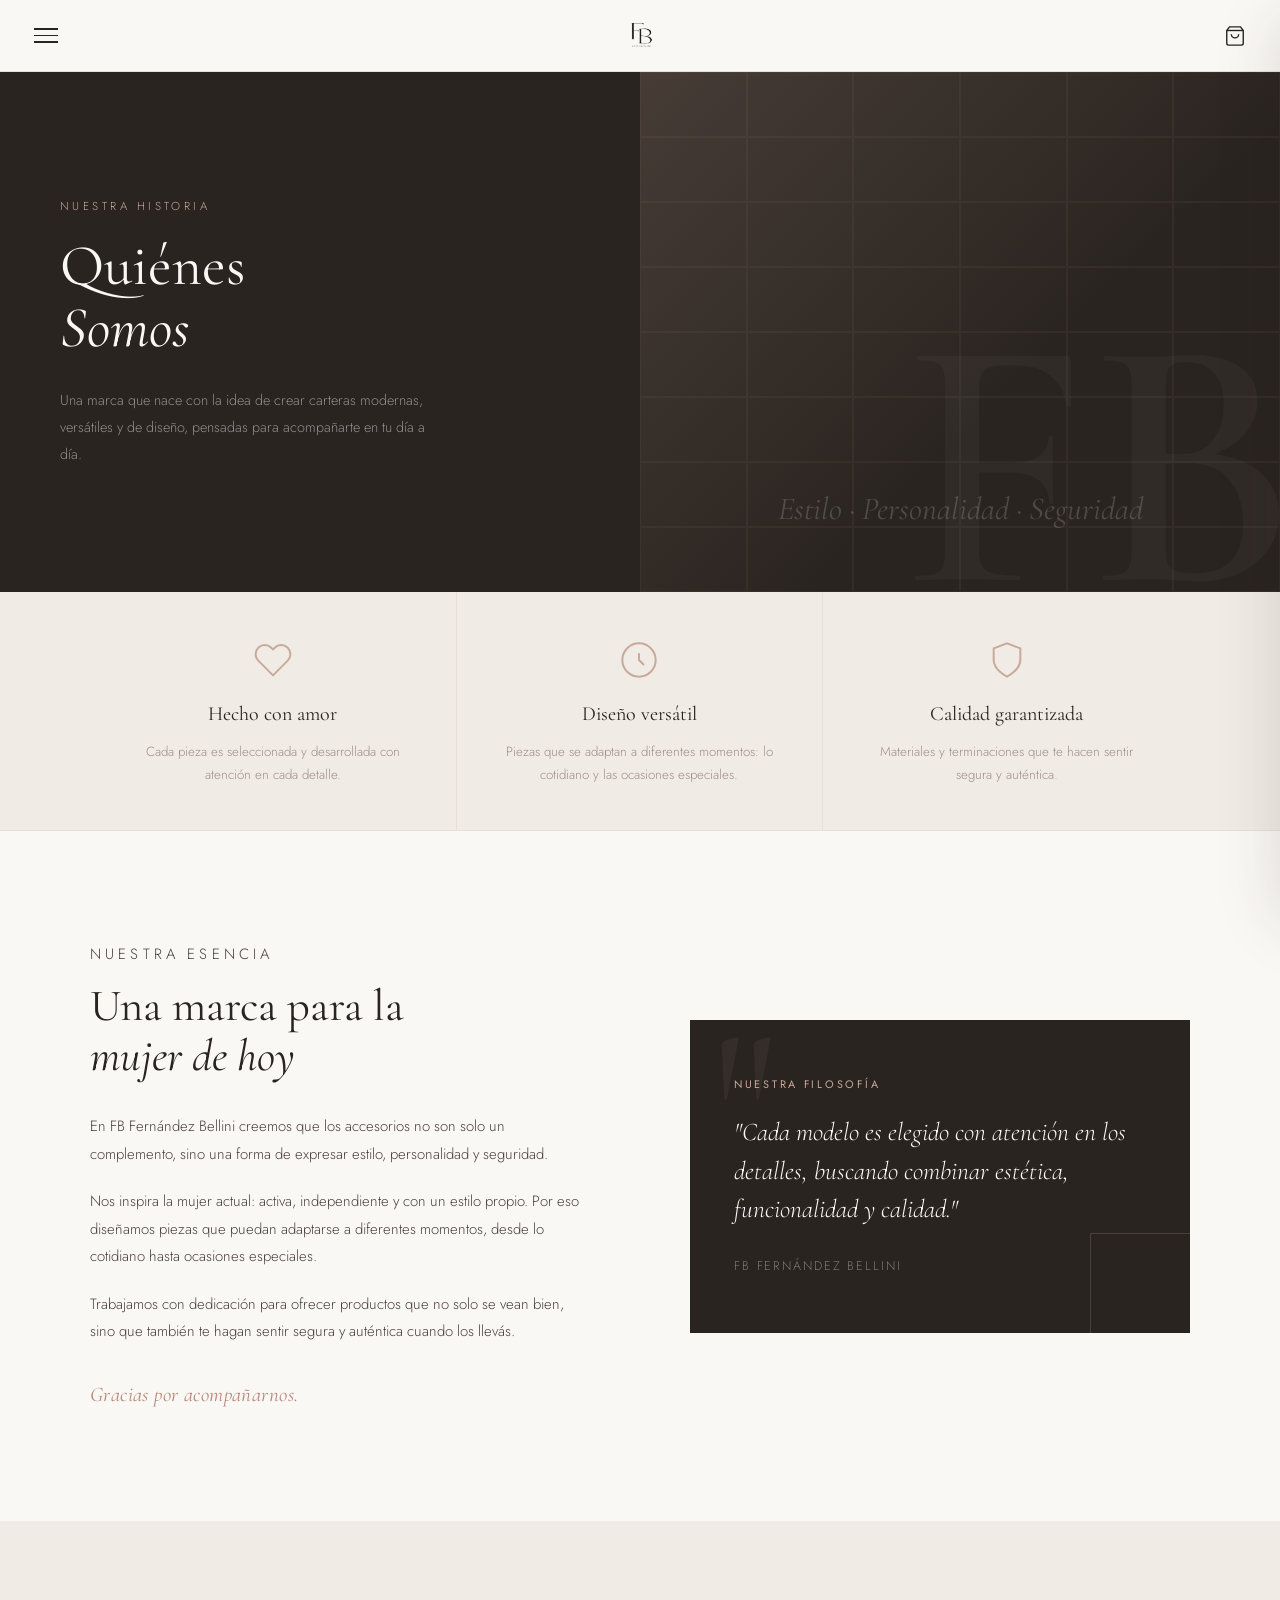
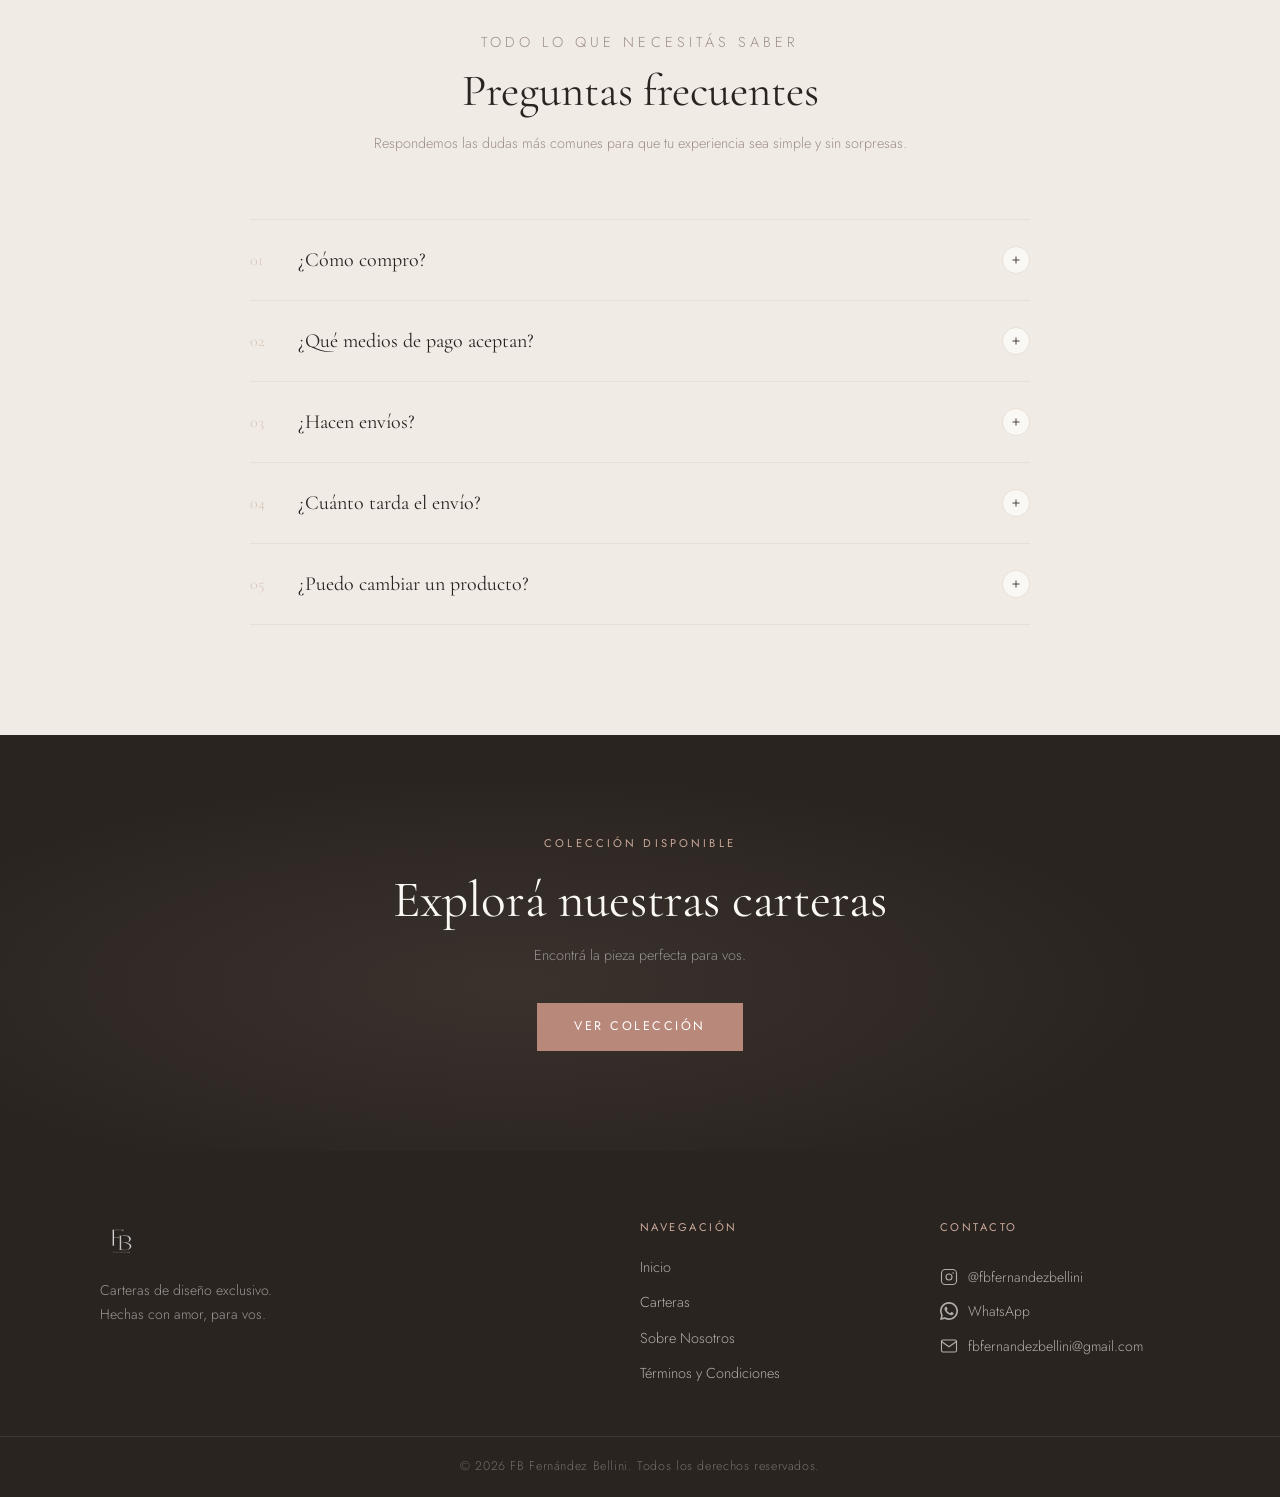
==== faq.html @ 1960ab35 "Add files via upload" ====
<!DOCTYPE html>
<html lang="es">
<head>
  <meta charset="UTF-8" />
  <meta name="viewport" content="width=device-width, initial-scale=1.0" />

  <title>Quiénes Somos | FB Fernández Bellini</title>
  <meta name="description" content="Conocé la historia y los valores detrás de FB Fernández Bellini. Carteras artesanales de diseño para la mujer moderna." />
  <meta name="robots" content="index, follow" />
  <link rel="canonical" href="https://fbfernandezbellini.com/nosotros.html" />

  <link rel="icon" type="image/png" href="fblogo.png" />
  <link rel="apple-touch-icon" href="fblogo.png" />

  <link rel="preconnect" href="https://fonts.googleapis.com" />
  <link rel="preconnect" href="https://fonts.gstatic.com" crossorigin />
  <link href="https://fonts.googleapis.com/css2?family=Cormorant+Garamond:ital,wght@0,300;0,400;0,500;0,600;1,300;1,400&family=Jost:wght@300;400;500&display=swap" rel="stylesheet" />

  <link rel="stylesheet" href="styles.css" />

  <style>
    /* ===== NOSOTROS PAGE ===== */

    /* --- Hero --- */
    .nosotros-hero {
      margin-top: var(--header-h);
      position: relative;
      background: var(--charcoal);
      overflow: hidden;
      display: grid;
      grid-template-columns: 1fr 1fr;
      min-height: 520px;
    }

    .nosotros-hero::after {
      content: 'FB';
      position: absolute;
      right: -0.05em;
      bottom: -0.15em;
      font-family: var(--ff-display);
      font-size: 28vw;
      font-weight: 600;
      color: rgba(250,248,245,0.03);
      line-height: 1;
      pointer-events: none;
      user-select: none;
    }

    .hero-text-col {
      padding: 80px 70px 80px 60px;
      display: flex;
      flex-direction: column;
      justify-content: center;
      position: relative;
      z-index: 1;
    }

    .hero-text-col .hero-tag {
      font-family: var(--ff-body);
      font-size: 0.72rem;
      font-weight: 300;
      letter-spacing: 0.3em;
      text-transform: uppercase;
      color: var(--rose);
      margin-bottom: 20px;
      display: block;
      opacity: 1;
      transform: none;
      animation: none;
    }

    .hero-text-col h1 {
      font-family: var(--ff-display);
      color: var(--ivory);
      font-size: clamp(2.6rem, 4.5vw, 4.2rem);
      font-weight: 400;
      line-height: 1.08;
      margin-bottom: 28px;
    }

    .hero-text-col p {
      font-size: 0.9rem;
      font-weight: 300;
      color: rgba(250,248,245,0.5);
      line-height: 1.85;
      max-width: 380px;
    }

    .hero-deco-col {
      position: relative;
      overflow: hidden;
    }

    .hero-deco-col::before {
      content: '';
      position: absolute;
      inset: 0;
      background: linear-gradient(135deg, rgba(201,169,154,0.18) 0%, transparent 60%);
      z-index: 1;
    }

    .hero-deco-pattern {
      position: absolute;
      inset: 0;
      display: grid;
      grid-template-columns: repeat(6, 1fr);
      grid-template-rows: repeat(8, 1fr);
      gap: 0;
      opacity: 0.06;
    }

    .hero-deco-pattern span {
      border: 0.5px solid var(--rose);
    }

    .hero-deco-col .accent-line {
      position: absolute;
      bottom: 60px;
      left: 50%;
      transform: translateX(-50%);
      z-index: 2;
      text-align: center;
    }

    .accent-quote {
      font-family: var(--ff-display);
      font-style: italic;
      font-size: clamp(1.4rem, 2.5vw, 2rem);
      color: rgba(250,248,245,0.18);
      line-height: 1.4;
      white-space: nowrap;
    }

    /* --- Valores Strip --- */
    .valores-strip {
      background: var(--ivory-dark);
      border-bottom: 1px solid var(--cream);
      padding: 0 60px;
    }

    .valores-inner {
      max-width: 1100px;
      margin: 0 auto;
      display: grid;
      grid-template-columns: repeat(3, 1fr);
    }

    .valor-item {
      padding: 48px 40px 44px;
      text-align: center;
      border-right: 1px solid var(--cream);
      transition: background var(--transition);
    }

    .valor-item:last-child { border-right: none; }

    .valor-item:hover { background: var(--white); }

    .valor-icon {
      width: 40px;
      height: 40px;
      margin: 0 auto 18px;
      color: var(--rose);
    }

    .valor-title {
      font-family: var(--ff-display);
      font-size: 1.25rem;
      font-weight: 400;
      color: var(--charcoal);
      margin-bottom: 10px;
    }

    .valor-desc {
      font-size: 0.83rem;
      font-weight: 300;
      color: var(--warm-gray);
      line-height: 1.75;
    }

    /* --- Historia Section --- */
    .section-historia {
      padding: 110px 60px;
      background: var(--ivory);
    }

    .historia-grid {
      max-width: 1100px;
      margin: 0 auto;
      display: grid;
      grid-template-columns: 1fr 1fr;
      gap: 100px;
      align-items: center;
    }

    .historia-text .section-tag { margin-bottom: 12px; }

    .historia-text h2 {
      font-family: var(--ff-display);
      font-size: clamp(2rem, 3.5vw, 3rem);
      font-weight: 400;
      color: var(--charcoal);
      margin-bottom: 32px;
      line-height: 1.12;
    }

    .historia-text p {
      font-size: 0.93rem;
      font-weight: 300;
      color: var(--charcoal-md);
      line-height: 1.85;
      margin-bottom: 20px;
    }

    .historia-text p:last-of-type { margin-bottom: 32px; }

    .historia-firma {
      font-family: var(--ff-display);
      font-style: italic;
      font-size: 1.3rem;
      color: var(--rose-dark);
      letter-spacing: 0.02em;
    }

    .historia-visual {
      position: relative;
    }

    .historia-card {
      background: var(--charcoal);
      padding: 56px 44px;
      position: relative;
      overflow: hidden;
    }

    .historia-card::before {
      content: '"';
      position: absolute;
      top: -0.1em;
      left: 0.1em;
      font-family: var(--ff-display);
      font-size: 14rem;
      color: rgba(201,169,154,0.07);
      line-height: 1;
      pointer-events: none;
    }

    .historia-card-tag {
      font-size: 0.68rem;
      letter-spacing: 0.25em;
      text-transform: uppercase;
      color: var(--rose);
      margin-bottom: 20px;
      display: block;
    }

    .historia-card blockquote {
      font-family: var(--ff-display);
      font-style: italic;
      font-size: clamp(1.3rem, 2vw, 1.7rem);
      color: var(--ivory);
      line-height: 1.5;
      font-weight: 300;
      position: relative;
      z-index: 1;
      margin-bottom: 28px;
    }

    .historia-card-footer {
      font-size: 0.78rem;
      font-weight: 300;
      letter-spacing: 0.15em;
      text-transform: uppercase;
      color: rgba(250,248,245,0.4);
    }

    .historia-deco-box {
      position: absolute;
      bottom: -20px;
      right: -20px;
      width: 120px;
      height: 120px;
      border: 1px solid var(--rose);
      opacity: 0.2;
      pointer-events: none;
    }

    /* --- FAQ Section --- */
    .section-faq {
      background: var(--ivory-dark);
      padding: 110px 60px;
    }

    .faq-container {
      max-width: 780px;
      margin: 0 auto;
    }

    .faq-header {
      text-align: center;
      margin-bottom: 64px;
    }

    .faq-header h2 {
      font-family: var(--ff-display);
      font-size: clamp(2rem, 3.5vw, 3rem);
      color: var(--charcoal);
      font-weight: 400;
      margin-bottom: 14px;
    }

    .faq-header p {
      font-size: 0.9rem;
      font-weight: 300;
      color: var(--warm-gray);
    }

    /* Accordion */
    .faq-list {
      display: flex;
      flex-direction: column;
      gap: 0;
    }

    .faq-item {
      border-bottom: 1px solid var(--cream);
      background: transparent;
      transition: background var(--transition);
    }

    .faq-item:first-child { border-top: 1px solid var(--cream); }

    .faq-item.open { background: var(--white); }

    .faq-question {
      width: 100%;
      display: flex;
      align-items: center;
      justify-content: space-between;
      gap: 20px;
      padding: 26px 0;
      text-align: left;
      cursor: pointer;
      transition: color var(--transition);
    }

    .faq-question:hover .faq-q-text { color: var(--rose-dark); }

    .faq-q-num {
      font-family: var(--ff-display);
      font-size: 1rem;
      font-weight: 300;
      color: var(--rose);
      opacity: 0.6;
      min-width: 28px;
    }

    .faq-q-text {
      font-family: var(--ff-display);
      font-size: 1.25rem;
      font-weight: 400;
      color: var(--charcoal);
      flex: 1;
      transition: color var(--transition);
      line-height: 1.3;
    }

    .faq-icon {
      width: 28px;
      height: 28px;
      border: 1px solid var(--cream);
      background: var(--ivory);
      border-radius: 50%;
      display: flex;
      align-items: center;
      justify-content: center;
      flex-shrink: 0;
      transition: background var(--transition), border-color var(--transition), transform var(--transition);
    }

    .faq-icon svg {
      transition: transform 0.35s cubic-bezier(0.4,0,0.2,1);
      color: var(--charcoal-md);
    }

    .faq-item.open .faq-icon {
      background: var(--charcoal);
      border-color: var(--charcoal);
    }

    .faq-item.open .faq-icon svg {
      transform: rotate(45deg);
      color: var(--ivory);
    }

    .faq-answer {
      overflow: hidden;
      max-height: 0;
      transition: max-height 0.42s cubic-bezier(0.4,0,0.2,1), padding 0.35s ease;
      padding: 0 0 0 28px;
    }

    .faq-item.open .faq-answer {
      max-height: 300px;
      padding: 0 0 28px 28px;
    }

    .faq-answer p {
      font-size: 0.92rem;
      font-weight: 300;
      color: var(--charcoal-md);
      line-height: 1.85;
    }

    /* --- CTA Final --- */
    .nosotros-cta {
      background: var(--charcoal);
      padding: 100px 60px;
      text-align: center;
      position: relative;
      overflow: hidden;
    }

    .nosotros-cta::before {
      content: '';
      position: absolute;
      inset: 0;
      background: radial-gradient(ellipse at 40% 60%, rgba(201,169,154,0.1) 0%, transparent 60%);
      pointer-events: none;
    }

    .nosotros-cta .cta-tag {
      font-size: 0.7rem;
      letter-spacing: 0.28em;
      text-transform: uppercase;
      color: var(--rose);
      margin-bottom: 18px;
      display: block;
      position: relative;
      z-index: 1;
    }

    .nosotros-cta h2 {
      font-family: var(--ff-display);
      color: var(--ivory);
      font-size: clamp(2rem, 4vw, 3.2rem);
      font-weight: 400;
      margin-bottom: 14px;
      position: relative;
      z-index: 1;
    }

    .nosotros-cta p {
      font-size: 0.9rem;
      font-weight: 300;
      color: rgba(250,248,245,0.5);
      margin-bottom: 36px;
      position: relative;
      z-index: 1;
    }

    .nosotros-cta .btn-primary {
      position: relative;
      z-index: 1;
    }

    /* ===== RESPONSIVE ===== */
    @media (max-width: 1024px) {
      .nosotros-hero { grid-template-columns: 1fr; }
      .hero-deco-col { display: none; }

      .historia-grid {
        grid-template-columns: 1fr;
        gap: 56px;
      }

      .valores-inner { grid-template-columns: 1fr; }
      .valor-item { border-right: none; border-bottom: 1px solid var(--cream); }
      .valor-item:last-child { border-bottom: none; }
    }

    @media (max-width: 768px) {
      .hero-text-col { padding: 60px 24px; }

      .valores-strip { padding: 0 24px; }

      .section-historia,
      .section-faq,
      .nosotros-cta { padding: 70px 24px; }

      .historia-card { padding: 40px 28px; }

      .faq-q-text { font-size: 1.08rem; }

      .faq-item.open .faq-answer { padding: 0 0 22px 0; }
      .faq-answer { padding: 0; }
    }
  </style>
</head>
<body>

  <!-- ===== SIDE MENU ===== -->
  <div class="menu-overlay" id="menuOverlay" role="dialog" aria-modal="true" aria-label="Menú de navegación">
    <nav class="side-menu" id="sideMenu">
      <button class="menu-close" id="menuClose" aria-label="Cerrar menú">&times;</button>
      <div class="menu-logo">
        <img src="fblogo.png" href="index.html" alt="FB Fernández Bellini logo" />
      </div>
      <ul class="menu-links">
        <li><a href="index.html" class="menu-link">Inicio</a></li>
        <li><a href="index.html#carteras" class="menu-link">Carteras</a></li>
        <li><a href="faq.html" class="menu-link" style="color:var(--rose-dark)">Sobre Nosotros</a></li>
        <li><a href="tos.html" class="menu-link">Términos y Condiciones</a></li>
      </ul>
      <div class="menu-social">
        <a href="https://www.instagram.com/fbfernandezbellini/" target="_blank" rel="noopener noreferrer" aria-label="Instagram">
          <svg width="20" height="20" viewBox="0 0 24 24" fill="none" stroke="currentColor" stroke-width="1.5">
            <rect x="2" y="2" width="20" height="20" rx="5" ry="5"/>
            <circle cx="12" cy="12" r="4"/>
            <circle cx="17.5" cy="6.5" r="1" fill="currentColor" stroke="none"/>
          </svg>
          @fbfernandezbellini
        </a>
      </div>
    </nav>
  </div>

  <!-- ===== HEADER ===== -->
  <header class="header" id="header" role="banner">
    <button class="hamburger" id="hamburger" aria-label="Abrir menú" aria-expanded="false">
      <span></span><span></span><span></span>
    </button>
    <a href="index.html" class="header-logo" aria-label="FB Fernández Bellini - Inicio">
      <img src="fblogo.png" alt="FB Fernández Bellini" />
    </a>
    <button class="cart-btn" id="cartBtn" aria-label="Ver carrito de compras">
      <svg width="22" height="22" viewBox="0 0 24 24" fill="none" stroke="currentColor" stroke-width="1.5">
        <path d="M6 2L3 6v14a2 2 0 002 2h14a2 2 0 002-2V6l-3-4z"/>
        <line x1="3" y1="6" x2="21" y2="6"/>
        <path d="M16 10a4 4 0 01-8 0"/>
      </svg>
      <span class="cart-count" id="cartCount" aria-live="polite">0</span>
    </button>
  </header>

  <!-- ===== CART DRAWER ===== -->
  <aside class="cart-drawer" id="cartDrawer" role="complementary" aria-label="Carrito de compras">
    <div class="cart-header">
      <h2>Tu Carrito</h2>
      <button class="cart-close" id="cartClose" aria-label="Cerrar carrito">&times;</button>
    </div>
    <div class="cart-items" id="cartItems">
      <p class="cart-empty">Tu carrito está vacío</p>
    </div>
    <div class="cart-footer" id="cartFooter">
      <div class="cart-totals">
        <span>Subtotal</span><span id="cartSubtotal">$0</span>
      </div>
      <button class="btn-checkout" id="checkoutBtn" aria-label="Finalizar compra vía WhatsApp">
        <svg width="18" height="18" viewBox="0 0 24 24" fill="currentColor">
          <path d="M17.472 14.382c-.297-.149-1.758-.867-2.03-.967-.273-.099-.471-.148-.67.15-.197.297-.767.966-.94 1.164-.173.199-.347.223-.644.075-.297-.15-1.255-.463-2.39-1.475-.883-.788-1.48-1.761-1.653-2.059-.173-.297-.018-.458.13-.606.134-.133.298-.347.446-.52.149-.174.198-.298.298-.497.099-.198.05-.371-.025-.52-.075-.149-.669-1.612-.916-2.207-.242-.579-.487-.5-.669-.51-.173-.008-.371-.01-.57-.01-.198 0-.52.074-.792.372-.272.297-1.04 1.016-1.04 2.479 0 1.462 1.065 2.875 1.213 3.074.149.198 2.096 3.2 5.077 4.487.709.306 1.262.489 1.694.625.712.227 1.36.195 1.871.118.571-.085 1.758-.719 2.006-1.413.248-.694.248-1.289.173-1.413-.074-.124-.272-.198-.57-.347z"/>
          <path d="M12.002 0C5.373 0 0 5.373 0 12.001c0 2.118.554 4.103 1.522 5.831L.053 23.961l6.266-1.442A11.937 11.937 0 0012.002 24C18.63 24 24 18.627 24 12.001 24 5.373 18.63 0 12.002 0zm0 21.818a9.807 9.807 0 01-5.032-1.382l-.361-.214-3.72.856.894-3.614-.236-.371A9.804 9.804 0 012.181 12c0-5.418 4.403-9.818 9.82-9.818 5.419 0 9.82 4.4 9.82 9.818 0 5.419-4.401 9.818-9.819 9.818z"/>
        </svg>
        Finalizar por WhatsApp
      </button>
    </div>
  </aside>
  <div class="cart-overlay" id="cartOverlay"></div>

  <!-- ===== MAIN ===== -->
  <main>

    <!-- Hero -->
    <div class="nosotros-hero">
      <div class="hero-text-col">
        <span class="hero-tag">Nuestra historia</span>
        <h1>Quiénes<br/><em>Somos</em></h1>
        <p>Una marca que nace con la idea de crear carteras modernas, versátiles y de diseño, pensadas para acompañarte en tu día a día.</p>
      </div>
      <div class="hero-deco-col" aria-hidden="true">
        <div class="hero-deco-pattern">
          <!-- 48 celdas decorativas -->
          <span></span><span></span><span></span><span></span><span></span><span></span>
          <span></span><span></span><span></span><span></span><span></span><span></span>
          <span></span><span></span><span></span><span></span><span></span><span></span>
          <span></span><span></span><span></span><span></span><span></span><span></span>
          <span></span><span></span><span></span><span></span><span></span><span></span>
          <span></span><span></span><span></span><span></span><span></span><span></span>
          <span></span><span></span><span></span><span></span><span></span><span></span>
          <span></span><span></span><span></span><span></span><span></span><span></span>
        </div>
        <div class="accent-line">
          <p class="accent-quote">Estilo · Personalidad · Seguridad</p>
        </div>
      </div>
    </div>

    <!-- Valores Strip -->
    <div class="valores-strip reveal">
      <div class="valores-inner">
        <div class="valor-item">
          <div class="valor-icon">
            <svg viewBox="0 0 24 24" fill="none" stroke="currentColor" stroke-width="1.2">
              <path d="M20.84 4.61a5.5 5.5 0 00-7.78 0L12 5.67l-1.06-1.06a5.5 5.5 0 00-7.78 7.78l1.06 1.06L12 21.23l7.78-7.78 1.06-1.06a5.5 5.5 0 000-7.78z"/>
            </svg>
          </div>
          <p class="valor-title">Hecho con amor</p>
          <p class="valor-desc">Cada pieza es seleccionada y desarrollada con atención en cada detalle.</p>
        </div>
        <div class="valor-item">
          <div class="valor-icon">
            <svg viewBox="0 0 24 24" fill="none" stroke="currentColor" stroke-width="1.2">
              <circle cx="12" cy="12" r="10"/>
              <path d="M12 8v4l3 3"/>
            </svg>
          </div>
          <p class="valor-title">Diseño versátil</p>
          <p class="valor-desc">Piezas que se adaptan a diferentes momentos: lo cotidiano y las ocasiones especiales.</p>
        </div>
        <div class="valor-item">
          <div class="valor-icon">
            <svg viewBox="0 0 24 24" fill="none" stroke="currentColor" stroke-width="1.2">
              <path d="M12 22s8-4 8-10V5l-8-3-8 3v7c0 6 8 10 8 10z"/>
            </svg>
          </div>
          <p class="valor-title">Calidad garantizada</p>
          <p class="valor-desc">Materiales y terminaciones que te hacen sentir segura y auténtica.</p>
        </div>
      </div>
    </div>

    <!-- Historia -->
    <section class="section-historia" id="nosotros">
      <div class="historia-grid">

        <div class="historia-text reveal">
          <p class="section-tag">Nuestra esencia</p>
          <h2>Una marca para la<br/><em>mujer de hoy</em></h2>
          <p>En FB Fernández Bellini creemos que los accesorios no son solo un complemento, sino una forma de expresar estilo, personalidad y seguridad.</p>
          <p>Nos inspira la mujer actual: activa, independiente y con un estilo propio. Por eso diseñamos piezas que puedan adaptarse a diferentes momentos, desde lo cotidiano hasta ocasiones especiales.</p>
          <p>Trabajamos con dedicación para ofrecer productos que no solo se vean bien, sino que también te hagan sentir segura y auténtica cuando los llevás.</p>
          <span class="historia-firma">Gracias por acompañarnos.</span>
        </div>

        <div class="historia-visual reveal">
          <div class="historia-card">
            <span class="historia-card-tag">Nuestra filosofía</span>
            <blockquote>
              "Cada modelo es elegido con atención en los detalles, buscando combinar estética, funcionalidad y calidad."
            </blockquote>
            <p class="historia-card-footer">FB Fernández Bellini</p>
            <div class="historia-deco-box" aria-hidden="true"></div>
          </div>
        </div>

      </div>
    </section>

    <!-- FAQ -->
    <section class="section-faq" id="faq">
      <div class="faq-container">

        <div class="faq-header reveal">
          <p class="section-tag">Todo lo que necesitás saber</p>
          <h2>Preguntas frecuentes</h2>
          <p>Respondemos las dudas más comunes para que tu experiencia sea simple y sin sorpresas.</p>
        </div>

        <div class="faq-list reveal" role="list">

          <div class="faq-item" role="listitem">
            <button class="faq-question" aria-expanded="false">
              <span class="faq-q-num">01</span>
              <span class="faq-q-text">¿Cómo compro?</span>
              <span class="faq-icon" aria-hidden="true">
                <svg width="12" height="12" viewBox="0 0 24 24" fill="none" stroke="currentColor" stroke-width="2">
                  <line x1="12" y1="5" x2="12" y2="19"/><line x1="5" y1="12" x2="19" y2="12"/>
                </svg>
              </span>
            </button>
            <div class="faq-answer" aria-hidden="true">
              <p>Elegís el producto que te gusta, lo agregás al carrito y seguís los pasos para finalizar la compra. Al confirmar, nos contactamos por WhatsApp para coordinar el pago y el envío.</p>
            </div>
          </div>

          <div class="faq-item" role="listitem">
            <button class="faq-question" aria-expanded="false">
              <span class="faq-q-num">02</span>
              <span class="faq-q-text">¿Qué medios de pago aceptan?</span>
              <span class="faq-icon" aria-hidden="true">
                <svg width="12" height="12" viewBox="0 0 24 24" fill="none" stroke="currentColor" stroke-width="2">
                  <line x1="12" y1="5" x2="12" y2="19"/><line x1="5" y1="12" x2="19" y2="12"/>
                </svg>
              </span>
            </button>
            <div class="faq-answer" aria-hidden="true">
              <p>Aceptamos transferencia bancaria y Mercado Pago. El pedido se confirma una vez acreditado el pago.</p>
            </div>
          </div>

          <div class="faq-item" role="listitem">
            <button class="faq-question" aria-expanded="false">
              <span class="faq-q-num">03</span>
              <span class="faq-q-text">¿Hacen envíos?</span>
              <span class="faq-icon" aria-hidden="true">
                <svg width="12" height="12" viewBox="0 0 24 24" fill="none" stroke="currentColor" stroke-width="2">
                  <line x1="12" y1="5" x2="12" y2="19"/><line x1="5" y1="12" x2="19" y2="12"/>
                </svg>
              </span>
            </button>
            <div class="faq-answer" aria-hidden="true">
              <p>Sí, realizamos envíos a todo el país a través de correo o mensajería. Una vez despachado el pedido, te enviamos el número de seguimiento para que puedas rastrearlo.</p>
            </div>
          </div>

          <div class="faq-item" role="listitem">
            <button class="faq-question" aria-expanded="false">
              <span class="faq-q-num">04</span>
              <span class="faq-q-text">¿Cuánto tarda el envío?</span>
              <span class="faq-icon" aria-hidden="true">
                <svg width="12" height="12" viewBox="0 0 24 24" fill="none" stroke="currentColor" stroke-width="2">
                  <line x1="12" y1="5" x2="12" y2="19"/><line x1="5" y1="12" x2="19" y2="12"/>
                </svg>
              </span>
            </button>
            <div class="faq-answer" aria-hidden="true">
              <p>Despachamos dentro de 2 a 5 días hábiles luego de acreditado el pago. Los tiempos de entrega dependen del correo y la zona de destino.</p>
            </div>
          </div>

          <div class="faq-item" role="listitem">
            <button class="faq-question" aria-expanded="false">
              <span class="faq-q-num">05</span>
              <span class="faq-q-text">¿Puedo cambiar un producto?</span>
              <span class="faq-icon" aria-hidden="true">
                <svg width="12" height="12" viewBox="0 0 24 24" fill="none" stroke="currentColor" stroke-width="2">
                  <line x1="12" y1="5" x2="12" y2="19"/><line x1="5" y1="12" x2="19" y2="12"/>
                </svg>
              </span>
            </button>
            <div class="faq-answer" aria-hidden="true">
              <p>Sí, dentro de los 10 días de recibido el producto, siempre que esté sin uso, en perfectas condiciones y con su packaging original. Para gestionarlo escribinos por WhatsApp o Instagram.</p>
            </div>
          </div>

        </div>
      </div>
    </section>

    <!-- CTA Final -->
    <div class="nosotros-cta reveal">
      <span class="cta-tag">Colección disponible</span>
      <h2>Explorá nuestras carteras</h2>
      <p>Encontrá la pieza perfecta para vos.</p>
      <a href="index.html#carteras" class="btn-primary">Ver Colección</a>
    </div>

  </main>

  <!-- ===== FOOTER ===== -->
  <footer class="footer" role="contentinfo">
    <div class="footer-inner">
      <div class="footer-brand">
        <img src="fblogo.png" alt="FB Fernández Bellini" class="footer-logo" />
        <p>Carteras de diseño exclusivo.<br/>Hechas con amor, para vos.</p>
      </div>
      <div class="footer-nav">
        <h4>Navegación</h4>
          <ul>
          <li><a href="index.html">Inicio</a></li>
          <li><a href="index.html#carteras">Carteras</a></li>
          <li><a href="faq.html">Sobre Nosotros</a></li>
          <li><a href="tos.html">Términos y Condiciones</a></li>
        </ul>
      </div>
      <div class="footer-contact">
        <h4>Contacto</h4>
        <a href="https://www.instagram.com/fbfernandezbellini/" target="_blank" rel="noopener noreferrer" class="footer-social" aria-label="Instagram">
          <svg width="18" height="18" viewBox="0 0 24 24" fill="none" stroke="currentColor" stroke-width="1.5">
            <rect x="2" y="2" width="20" height="20" rx="5"/>
            <circle cx="12" cy="12" r="4"/>
            <circle cx="17.5" cy="6.5" r="1" fill="currentColor" stroke="none"/>
          </svg>
          @fbfernandezbellini
        </a>
        <a href="https://wa.me/5491144036133" target="_blank" rel="noopener noreferrer" class="footer-social" aria-label="WhatsApp">
          <svg width="18" height="18" viewBox="0 0 24 24" fill="currentColor">
            <path d="M17.472 14.382c-.297-.149-1.758-.867-2.03-.967-.273-.099-.471-.148-.67.15-.197.297-.767.966-.94 1.164-.173.199-.347.223-.644.075-.297-.15-1.255-.463-2.39-1.475-.883-.788-1.48-1.761-1.653-2.059-.173-.297-.018-.458.13-.606.134-.133.298-.347.446-.52.149-.174.198-.298.298-.497.099-.198.05-.371-.025-.52-.075-.149-.669-1.612-.916-2.207-.242-.579-.487-.5-.669-.51-.173-.008-.371-.01-.57-.01-.198 0-.52.074-.792.372-.272.297-1.04 1.016-1.04 2.479 0 1.462 1.065 2.875 1.213 3.074.149.198 2.096 3.2 5.077 4.487.709.306 1.262.489 1.694.625.712.227 1.36.195 1.871.118.571-.085 1.758-.719 2.006-1.413.248-.694.248-1.289.173-1.413-.074-.124-.272-.198-.57-.347z"/>
            <path d="M12.002 0C5.373 0 0 5.373 0 12.001c0 2.118.554 4.103 1.522 5.831L.053 23.961l6.266-1.442A11.937 11.937 0 0012.002 24C18.63 24 24 18.627 24 12.001 24 5.373 18.63 0 12.002 0zm0 21.818a9.807 9.807 0 01-5.032-1.382l-.361-.214-3.72.856.894-3.614-.236-.371A9.804 9.804 0 012.181 12c0-5.418 4.403-9.818 9.82-9.818 5.419 0 9.82 4.4 9.82 9.818 0 5.419-4.401 9.818-9.819 9.818z"/>
          </svg>
          WhatsApp
        </a>
        <a href="mailto:fbfernandezbellini@gmail.com" class="footer-social" aria-label="Email">
          <svg width="18" height="18" viewBox="0 0 24 24" fill="none" stroke="currentColor" stroke-width="1.5">
            <rect x="2" y="4" width="20" height="16" rx="2"/>
            <path d="M2 6l10 7 10-7"/>
          </svg>
          fbfernandezbellini@gmail.com
        </a>
      </div>
    </div>
    <div class="footer-bottom">
      <p>&copy; <span id="year"></span> FB Fernández Bellini. Todos los derechos reservados.</p>
    </div>
  </footer>

  <div id="toast" class="toast" role="alert" aria-live="polite"></div>

  <script>
    'use strict';

    /* ===== CART ===== */
    const formatPrice = (n) => '$' + n.toLocaleString('es-AR', { minimumFractionDigits: 0 });
    function loadCart() { return JSON.parse(localStorage.getItem('fbfb_cart') || '[]'); }
    function saveCart(c) { localStorage.setItem('fbfb_cart', JSON.stringify(c)); }

    function updateCartCount() {
      const total = loadCart().reduce((s, i) => s + i.qty, 0);
      const el = document.getElementById('cartCount');
      el.textContent = total;
      el.classList.toggle('visible', total > 0);
    }

    function renderCart() {
      const cart = loadCart();
      const cartItemsEl = document.getElementById('cartItems');
      const subtotalEl  = document.getElementById('cartSubtotal');

      if (cart.length === 0) {
        cartItemsEl.innerHTML = '<p class="cart-empty">Tu carrito está vacío</p>';
        subtotalEl.textContent = '$0';
        return;
      }

      subtotalEl.textContent = formatPrice(cart.reduce((s, i) => s + i.price * i.qty, 0));
      cartItemsEl.innerHTML = '';

      cart.forEach(item => {
        const el = document.createElement('div');
        el.className = 'cart-item';
        el.innerHTML = `
          <img src="${item.image}" alt="${item.alt || item.name}" loading="lazy" />
          <div class="cart-item-info">
            <p class="cart-item-name">${item.name}</p>
            <p class="cart-item-price">${formatPrice(item.price)}</p>
            <div class="cart-item-qty">
              <button class="qty-btn" data-key="${item.key}" data-delta="-1" aria-label="Reducir">−</button>
              <span class="qty-num">${item.qty}</span>
              <button class="qty-btn" data-key="${item.key}" data-delta="1" aria-label="Aumentar">+</button>
            </div>
          </div>
          <button class="cart-item-remove" data-key="${item.key}" aria-label="Eliminar">×</button>
        `;
        cartItemsEl.appendChild(el);
      });

      cartItemsEl.querySelectorAll('.qty-btn').forEach(btn => {
        btn.addEventListener('click', () => {
          const c = loadCart();
          const it = c.find(i => i.key === btn.dataset.key);
          if (it) { it.qty = Math.max(1, it.qty + parseInt(btn.dataset.delta)); saveCart(c); renderCart(); updateCartCount(); }
        });
      });
      cartItemsEl.querySelectorAll('.cart-item-remove').forEach(btn => {
        btn.addEventListener('click', () => {
          saveCart(loadCart().filter(i => i.key !== btn.dataset.key));
          renderCart(); updateCartCount();
        });
      });
    }

    function openCart()  { document.getElementById('cartDrawer').classList.add('open'); document.getElementById('cartOverlay').classList.add('open'); document.body.style.overflow = 'hidden'; }
    function closeCart() { document.getElementById('cartDrawer').classList.remove('open'); document.getElementById('cartOverlay').classList.remove('open'); document.body.style.overflow = ''; }

    document.getElementById('cartBtn').addEventListener('click', openCart);
    document.getElementById('cartClose').addEventListener('click', closeCart);
    document.getElementById('cartOverlay').addEventListener('click', closeCart);

    document.getElementById('checkoutBtn').addEventListener('click', () => {
      const cart = loadCart();
      if (cart.length === 0) { showToast('Tu carrito está vacío'); return; }
      const lines = cart.map(i => `• ${i.name} x${i.qty} — ${formatPrice(i.price * i.qty)}`);
      const total = cart.reduce((s, i) => s + i.price * i.qty, 0);
      const msg = encodeURIComponent(['¡Hola! Me gustaría hacer el siguiente pedido:','', ...lines,'',`*Total: ${formatPrice(total)}*`,'','¿Pueden confirmarme disponibilidad y formas de pago? ¡Gracias! 😊'].join('\n'));
      window.open(`https://wa.me/5491144036133?text=${msg}`, '_blank', 'noopener,noreferrer');
    });

    /* ===== MENU ===== */
    function openMenu()  { document.getElementById('menuOverlay').classList.add('open'); document.body.style.overflow = 'hidden'; document.getElementById('hamburger').setAttribute('aria-expanded','true'); }
    function closeMenu() { document.getElementById('menuOverlay').classList.remove('open'); document.body.style.overflow = ''; document.getElementById('hamburger').setAttribute('aria-expanded','false'); }

    document.getElementById('hamburger').addEventListener('click', openMenu);
    document.getElementById('menuClose').addEventListener('click', closeMenu);
    document.getElementById('menuOverlay').addEventListener('click', (e) => { if (e.target === document.getElementById('menuOverlay')) closeMenu(); });
    document.addEventListener('keydown', (e) => { if (e.key === 'Escape') { closeMenu(); closeCart(); } });

    /* ===== FAQ ACCORDION ===== */
    document.querySelectorAll('.faq-question').forEach(btn => {
      btn.addEventListener('click', () => {
        const item   = btn.closest('.faq-item');
        const answer = item.querySelector('.faq-answer');
        const isOpen = item.classList.contains('open');

        // Cerrar todos
        document.querySelectorAll('.faq-item').forEach(el => {
          el.classList.remove('open');
          el.querySelector('.faq-question').setAttribute('aria-expanded', 'false');
          el.querySelector('.faq-answer').setAttribute('aria-hidden', 'true');
        });

        // Abrir el clickeado (si estaba cerrado)
        if (!isOpen) {
          item.classList.add('open');
          btn.setAttribute('aria-expanded', 'true');
          answer.setAttribute('aria-hidden', 'false');
        }
      });
    });

    /* ===== REVEAL ===== */
    const observer = new IntersectionObserver((entries) => {
      entries.forEach(e => { if (e.isIntersecting) { e.target.classList.add('visible'); observer.unobserve(e.target); } });
    }, { threshold: 0.08, rootMargin: '0px 0px -50px 0px' });
    document.querySelectorAll('.reveal').forEach(el => observer.observe(el));

    /* ===== HEADER SCROLL ===== */
    window.addEventListener('scroll', () => {
      document.getElementById('header').classList.toggle('scrolled', window.scrollY > 20);
    }, { passive: true });

    /* ===== TOAST ===== */
    let toastTimer;
    function showToast(msg) {
      const t = document.getElementById('toast');
      t.textContent = msg; t.classList.add('show');
      clearTimeout(toastTimer);
      toastTimer = setTimeout(() => t.classList.remove('show'), 3000);
    }

    /* ===== INIT ===== */
    document.getElementById('year').textContent = new Date().getFullYear();
    renderCart();
    updateCartCount();
  </script>

</body>
</html>
---- styles.css ----
/* ============================================
   FB FERNÁNDEZ BELLINI — E-COMMERCE STYLES
   Aesthetic: Refined Luxury Boutique
   Palette: Warm ivory · Deep charcoal · Dusty rose
   ============================================ */

/* ===== CSS VARIABLES ===== */
:root {
  --ivory:      #faf8f5;
  --ivory-dark: #f0ece5;
  --cream:      #e8e0d5;
  --rose:       #c9a99a;
  --rose-dark:  #b8887a;
  --charcoal:   #2a2420;
  --charcoal-md:#4a3f3a;
  --warm-gray:  #9e8e87;
  --white:      #ffffff;

  --ff-display: 'Cormorant Garamond', Georgia, serif;
  --ff-body:    'Jost', sans-serif;

  --header-h:   72px;
  --transition: 0.35s cubic-bezier(0.4, 0, 0.2, 1);
  --shadow-sm:  0 2px 12px rgba(42,36,32,0.07);
  --shadow-md:  0 8px 32px rgba(42,36,32,0.12);
  --shadow-lg:  0 20px 60px rgba(42,36,32,0.15);
  --radius:     4px;
}

/* ===== RESET & BASE ===== */
*, *::before, *::after { box-sizing: border-box; margin: 0; padding: 0; }

html {
  scroll-behavior: smooth;
  font-size: 16px;
}

body {
  font-family: var(--ff-body);
  background: var(--ivory);
  color: var(--charcoal);
  line-height: 1.6;
  overflow-x: hidden;
}

img { display: block; max-width: 100%; }

a { color: inherit; text-decoration: none; }

ul { list-style: none; }

button { cursor: pointer; border: none; background: none; font-family: var(--ff-body); }

/* ===== TYPOGRAPHY ===== */
h1, h2, h3, h4 {
  font-family: var(--ff-display);
  font-weight: 400;
  line-height: 1.15;
}

h1 { font-size: clamp(2.8rem, 6vw, 5rem); }
h2 { font-size: clamp(2rem, 4vw, 3.2rem); }
h3 { font-size: clamp(1.4rem, 2.5vw, 1.8rem); }

em { font-style: italic; }

/* ===== SCROLLBAR ===== */
::-webkit-scrollbar { width: 6px; }
::-webkit-scrollbar-track { background: var(--ivory-dark); }
::-webkit-scrollbar-thumb { background: var(--rose); border-radius: 3px; }

/* ===== REVEAL ANIMATION ===== */
.reveal {
  opacity: 0;
  transform: translateY(40px);
  transition: opacity 0.8s cubic-bezier(0.4,0,0.2,1), transform 0.8s cubic-bezier(0.4,0,0.2,1);
}
.reveal.visible {
  opacity: 1;
  transform: translateY(0);
}

/* ===== HEADER ===== */
.header {
  position: fixed;
  top: 0; left: 0; right: 0;
  height: var(--header-h);
  display: flex;
  align-items: center;
  justify-content: space-between;
  padding: 0 28px;
  background: rgba(250,248,245,0.92);
  backdrop-filter: blur(12px);
  -webkit-backdrop-filter: blur(12px);
  border-bottom: 1px solid var(--cream);
  z-index: 100;
  transition: box-shadow var(--transition);
}
.header.scrolled {
  box-shadow: var(--shadow-sm);
}

.header-logo img {
  height: 44px;
  width: auto;
  object-fit: contain;
  transition: opacity var(--transition);
}
.header-logo:hover img { opacity: 0.7; }

/* Hamburger */
.hamburger {
  display: flex;
  flex-direction: column;
  gap: 5px;
  padding: 6px;
}
.hamburger span {
  display: block;
  width: 24px;
  height: 1.5px;
  background: var(--charcoal);
  transition: var(--transition);
  transform-origin: center;
}
.hamburger:hover span { background: var(--rose-dark); }

/* Cart button */
.cart-btn {
  position: relative;
  display: flex;
  align-items: center;
  padding: 6px;
  color: var(--charcoal);
  transition: color var(--transition);
}
.cart-btn:hover { color: var(--rose-dark); }

.cart-count {
  position: absolute;
  top: 0; right: 0;
  background: var(--rose-dark);
  color: var(--white);
  font-size: 0.65rem;
  font-weight: 500;
  width: 17px; height: 17px;
  border-radius: 50%;
  display: flex;
  align-items: center;
  justify-content: center;
  opacity: 0;
  transform: scale(0);
  transition: var(--transition);
}
.cart-count.visible {
  opacity: 1;
  transform: scale(1);
}

/* ===== SIDE MENU ===== */
.menu-overlay {
  position: fixed;
  inset: 0;
  z-index: 200;
  background: rgba(42,36,32,0);
  visibility: hidden;
  transition: background 0.4s ease, visibility 0.4s ease;
}
.menu-overlay.open {
  background: rgba(42,36,32,0.45);
  visibility: visible;
}

.side-menu {
  position: absolute;
  top: 0; left: 0;
  height: 100%;
  width: min(340px, 85vw);
  background: var(--ivory);
  padding: 36px 40px;
  display: flex;
  flex-direction: column;
  transform: translateX(-100%);
  transition: transform 0.45s cubic-bezier(0.4, 0, 0.2, 1);
  box-shadow: var(--shadow-lg);
}
.menu-overlay.open .side-menu {
  transform: translateX(0);
}

.menu-close {
  align-self: flex-end;
  font-size: 1.8rem;
  color: var(--charcoal-md);
  line-height: 1;
  transition: color var(--transition);
  margin-bottom: 32px;
}
.menu-close:hover { color: var(--rose-dark); }

.menu-logo {
  margin-bottom: 48px;
  padding-bottom: 32px;
  border-bottom: 1px solid var(--cream);
}
.menu-logo img { height: 48px; width: auto; object-fit: contain; }

.menu-links {
  display: flex;
  flex-direction: column;
  gap: 8px;
  flex: 1;
}

.menu-link {
  display: block;
  font-family: var(--ff-display);
  font-size: 1.6rem;
  font-weight: 400;
  color: var(--charcoal);
  padding: 10px 0;
  border-bottom: 1px solid transparent;
  transition: color var(--transition), border-color var(--transition), padding-left var(--transition);
  letter-spacing: 0.02em;
}
.menu-link:hover {
  color: var(--rose-dark);
  border-bottom-color: var(--rose);
  padding-left: 8px;
}

.menu-social {
  margin-top: 40px;
  padding-top: 24px;
  border-top: 1px solid var(--cream);
}
.menu-social a {
  display: flex;
  align-items: center;
  gap: 10px;
  font-size: 0.85rem;
  color: var(--warm-gray);
  letter-spacing: 0.05em;
  transition: color var(--transition);
}
.menu-social a:hover { color: var(--rose-dark); }

/* ===== HERO SLIDER ===== */
.hero-slider {
  margin-top: var(--header-h);
  position: relative;
  height: calc(100vh - var(--header-h));
  min-height: 500px;
  overflow: hidden;
  background: var(--charcoal);
}

.hero-slide {
  position: absolute;
  inset: 0;
  opacity: 0;
  transition: opacity 0.9s ease;
}
.hero-slide.active { opacity: 1; }

.hero-slide img {
  width: 100%; height: 100%;
  object-fit: cover;
  object-position: center;
  filter: brightness(0.62);
  transition: transform 6s ease;
}
.hero-slide.active img {
  transform: scale(1.04);
}

.hero-content {
  position: absolute;
  bottom: 18%;
  left: 8%;
  color: var(--white);
  max-width: 560px;
}

.hero-tag {
  font-family: var(--ff-body);
  font-size: 0.78rem;
  font-weight: 300;
  letter-spacing: 0.25em;
  text-transform: uppercase;
  color: var(--rose);
  margin-bottom: 16px;
  opacity: 0;
  transform: translateY(20px);
  animation: none;
}
.hero-slide.active .hero-tag {
  animation: fadeUp 0.8s 0.3s forwards;
}
.hero-slide.active h1 {
  animation: fadeUp 0.8s 0.5s forwards;
  opacity: 0;
}
.hero-slide.active .btn-hero {
  animation: fadeUp 0.8s 0.7s forwards;
  opacity: 0;
}

@keyframes fadeUp {
  to { opacity: 1; transform: translateY(0); }
}

.hero-content h1 {
  margin-bottom: 28px;
  color: var(--white);
  text-shadow: 0 2px 20px rgba(0,0,0,0.3);
  opacity: 0;
  transform: translateY(20px);
}

.btn-hero {
  display: inline-block;
  font-size: 0.78rem;
  font-weight: 400;
  letter-spacing: 0.2em;
  text-transform: uppercase;
  color: var(--white);
  border: 1px solid rgba(255,255,255,0.7);
  padding: 13px 32px;
  transition: background var(--transition), border-color var(--transition), color var(--transition);
  opacity: 0;
  transform: translateY(20px);
}
.btn-hero:hover {
  background: var(--white);
  color: var(--charcoal);
  border-color: var(--white);
}

.hero-controls {
  position: absolute;
  bottom: 32px;
  left: 50%;
  transform: translateX(-50%);
  display: flex;
  gap: 10px;
  z-index: 10;
}
.hero-dot {
  width: 28px; height: 2px;
  background: rgba(255,255,255,0.4);
  transition: background var(--transition), width var(--transition);
  border-radius: 1px;
}
.hero-dot.active {
  background: var(--white);
  width: 44px;
}

/* ===== CTA BANNER ===== */
.cta-banner {
  background: var(--charcoal);
  padding: 80px 40px;
  text-align: center;
}
.cta-inner {
  max-width: 600px;
  margin: 0 auto;
}
.cta-sub {
  font-size: 0.75rem;
  font-weight: 300;
  letter-spacing: 0.28em;
  text-transform: uppercase;
  color: var(--rose);
  margin-bottom: 16px;
}
.cta-banner h2 {
  color: var(--ivory);
  margin-bottom: 32px;
}

/* ===== BUTTONS ===== */
.btn-primary, .btn-outline {
  display: inline-block;
  font-family: var(--ff-body);
  font-size: 0.78rem;
  font-weight: 400;
  letter-spacing: 0.2em;
  text-transform: uppercase;
  padding: 13px 36px;
  transition: var(--transition);
  cursor: pointer;
}
.btn-primary {
  background: var(--rose-dark);
  color: var(--white);
  border: 1px solid var(--rose-dark);
}
.btn-primary:hover {
  background: var(--charcoal);
  border-color: var(--charcoal);
}
.btn-outline {
  background: transparent;
  color: var(--charcoal);
  border: 1px solid var(--charcoal);
}
.btn-outline:hover {
  background: var(--charcoal);
  color: var(--ivory);
}

/* ===== SECTION SHARED ===== */
.section-tag {
  font-size: 0.72rem;
  font-weight: 300;
  letter-spacing: 0.28em;
  text-transform: uppercase;
  color: var(--rose);
  margin-bottom: 12px;
}
.section-header {
  text-align: center;
  margin-bottom: 56px;
}
.section-desc {
  font-size: 0.95rem;
  color: var(--warm-gray);
  margin-top: 14px;
  font-weight: 300;
  max-width: 420px;
  margin-left: auto;
  margin-right: auto;
}
.section-footer {
  text-align: center;
  margin-top: 56px;
}

/* ===== FEATURED PRODUCTS ===== */
.featured-section {
  padding: 100px 60px;
  background: var(--ivory);
}

/* ===== CARTERAS SECTION ===== */
.section-carteras {
  background: var(--ivory-dark);
  padding: 100px 60px;
}

/* ===== PRODUCTS GRID ===== */
.products-grid {
  display: grid;
  grid-template-columns: repeat(3, 1fr);
  gap: 32px;
  max-width: 1200px;
  margin: 0 auto;
}

/* ===== PRODUCT CARD ===== */
.product-card {
  background: var(--white);
  overflow: hidden;
  position: relative;
  transition: box-shadow var(--transition), transform var(--transition);
  cursor: pointer;
}
.product-card:hover {
  box-shadow: var(--shadow-md);
  transform: translateY(-6px);
}

.product-img-wrap {
  position: relative;
  overflow: hidden;
  aspect-ratio: 4/5;
  background: var(--cream);
}
.product-img-wrap img {
  width: 100%; height: 100%;
  object-fit: cover;
  object-position: center;
  transition: transform 0.6s cubic-bezier(0.4,0,0.2,1);
}
.product-card:hover .product-img-wrap img {
  transform: scale(1.06);
}

.product-badge {
  position: absolute;
  top: 14px; left: 14px;
  background: var(--rose-dark);
  color: var(--white);
  font-size: 0.65rem;
  letter-spacing: 0.15em;
  text-transform: uppercase;
  padding: 4px 10px;
}

.product-info {
  padding: 20px 20px 22px;
}

.product-name {
  font-family: var(--ff-display);
  font-size: 1.15rem;
  font-weight: 400;
  margin-bottom: 6px;
  color: var(--charcoal);
}

.product-price {
  font-size: 0.95rem;
  font-weight: 500;
  color: var(--charcoal-md);
  margin-bottom: 14px;
  letter-spacing: 0.03em;
}

.color-label {
  font-size: 0.68rem;
  font-weight: 300;
  letter-spacing: 0.12em;
  text-transform: uppercase;
  color: var(--warm-gray);
  margin-bottom: 8px;
}

.color-dots {
  display: flex;
  gap: 7px;
  margin-bottom: 18px;
  flex-wrap: wrap;
}
.color-dot {
  width: 16px; height: 16px;
  border-radius: 50%;
  border: 1.5px solid rgba(0,0,0,0.12);
  cursor: pointer;
  transition: transform var(--transition), box-shadow var(--transition);
  position: relative;
}
.color-dot:hover, .color-dot.active {
  transform: scale(1.25);
  box-shadow: 0 0 0 2px var(--ivory), 0 0 0 3.5px var(--charcoal);
}

.btn-add {
  display: block;
  width: 100%;
  padding: 11px 0;
  font-family: var(--ff-body);
  font-size: 0.72rem;
  font-weight: 400;
  letter-spacing: 0.18em;
  text-transform: uppercase;
  color: var(--charcoal);
  border: 1px solid var(--cream);
  background: var(--ivory);
  transition: var(--transition);
}
.btn-add:hover {
  background: var(--charcoal);
  color: var(--ivory);
  border-color: var(--charcoal);
}
.btn-add:active { transform: scale(0.98); }

/* ===== CART DRAWER ===== */
.cart-overlay {
  position: fixed;
  inset: 0;
  background: rgba(42,36,32,0.4);
  z-index: 149;
  opacity: 0;
  visibility: hidden;
  transition: var(--transition);
}
.cart-overlay.open {
  opacity: 1;
  visibility: visible;
}

.cart-drawer {
  position: fixed;
  top: 0; right: 0;
  height: 100%;
  width: min(420px, 100vw);
  background: var(--ivory);
  z-index: 150;
  display: flex;
  flex-direction: column;
  transform: translateX(100%);
  transition: transform 0.45s cubic-bezier(0.4, 0, 0.2, 1);
  box-shadow: var(--shadow-lg);
}
.cart-drawer.open {
  transform: translateX(0);
}

.cart-header {
  display: flex;
  align-items: center;
  justify-content: space-between;
  padding: 28px 32px;
  border-bottom: 1px solid var(--cream);
}
.cart-header h2 {
  font-family: var(--ff-display);
  font-size: 1.5rem;
}
.cart-close {
  font-size: 1.7rem;
  color: var(--charcoal-md);
  line-height: 1;
  transition: color var(--transition);
}
.cart-close:hover { color: var(--rose-dark); }

.cart-items {
  flex: 1;
  overflow-y: auto;
  padding: 24px 32px;
}
.cart-empty {
  text-align: center;
  color: var(--warm-gray);
  font-size: 0.9rem;
  font-weight: 300;
  padding-top: 40px;
  font-style: italic;
  font-family: var(--ff-display);
  font-size: 1.1rem;
}

/* Cart item row */
.cart-item {
  display: grid;
  grid-template-columns: 72px 1fr auto;
  gap: 14px;
  align-items: start;
  padding: 18px 0;
  border-bottom: 1px solid var(--cream);
  animation: fadeUp 0.3s ease forwards;
}
.cart-item img {
  width: 72px; height: 90px;
  object-fit: cover;
  background: var(--cream);
}
.cart-item-info { display: flex; flex-direction: column; gap: 4px; }
.cart-item-name {
  font-family: var(--ff-display);
  font-size: 1rem;
  color: var(--charcoal);
}
.cart-item-color {
  font-size: 0.72rem;
  color: var(--warm-gray);
  letter-spacing: 0.05em;
}
.cart-item-price {
  font-size: 0.88rem;
  font-weight: 500;
  color: var(--charcoal-md);
}
.cart-item-qty {
  display: flex;
  align-items: center;
  gap: 10px;
  margin-top: 8px;
}
.qty-btn {
  width: 24px; height: 24px;
  border: 1px solid var(--cream);
  background: var(--ivory);
  color: var(--charcoal);
  font-size: 0.9rem;
  display: flex;
  align-items: center;
  justify-content: center;
  transition: var(--transition);
}
.qty-btn:hover { background: var(--charcoal); color: var(--ivory); border-color: var(--charcoal); }
.qty-num { font-size: 0.85rem; min-width: 16px; text-align: center; }
.cart-item-remove {
  color: var(--warm-gray);
  font-size: 1.1rem;
  line-height: 1;
  transition: color var(--transition);
  padding: 4px;
}
.cart-item-remove:hover { color: var(--rose-dark); }

.cart-footer {
  padding: 24px 32px 32px;
  border-top: 1px solid var(--cream);
}
.cart-totals {
  display: flex;
  justify-content: space-between;
  font-size: 0.9rem;
  color: var(--charcoal-md);
  margin-bottom: 20px;
  font-weight: 400;
}
.cart-totals span:last-child { font-weight: 500; font-size: 1rem; }

.btn-checkout {
  display: flex;
  align-items: center;
  justify-content: center;
  gap: 10px;
  width: 100%;
  padding: 15px;
  background: #25D366;
  color: var(--white);
  font-family: var(--ff-body);
  font-size: 0.8rem;
  font-weight: 500;
  letter-spacing: 0.12em;
  text-transform: uppercase;
  border: none;
  transition: var(--transition);
}
.btn-checkout:hover { background: #1ebe5a; }

/* ===== TERMINOS ===== */
.section-terminos {
  padding: 100px 60px;
  background: var(--ivory);
}
.terminos-container {
  max-width: 800px;
  margin: 0 auto;
}
.terminos-content {
  margin-top: 16px;
}
.termino-block {
  padding: 36px 0;
  border-bottom: 1px solid var(--cream);
}
.termino-block:last-child { border-bottom: none; }
.termino-block h3 {
  font-size: 1.3rem;
  color: var(--charcoal);
  margin-bottom: 16px;
  font-weight: 500;
}
.termino-block p {
  color: var(--charcoal-md);
  font-size: 0.93rem;
  font-weight: 300;
  margin-bottom: 12px;
  line-height: 1.75;
}
.termino-block p:last-child { margin-bottom: 0; }
.termino-block ul {
  margin: 10px 0 12px 0;
  display: flex;
  flex-direction: column;
  gap: 8px;
}
.termino-block ul li {
  font-size: 0.93rem;
  font-weight: 300;
  color: var(--charcoal-md);
  padding-left: 20px;
  position: relative;
  line-height: 1.7;
}
.termino-block ul li::before {
  content: '—';
  position: absolute;
  left: 0;
  color: var(--rose);
}
.termino-block a {
  color: var(--rose-dark);
  border-bottom: 1px solid transparent;
  transition: border-color var(--transition);
}
.termino-block a:hover { border-bottom-color: var(--rose-dark); }

/* ===== FOOTER ===== */
.footer {
  background: var(--charcoal);
  color: var(--ivory);
}
.footer-inner {
  display: grid;
  grid-template-columns: 2fr 1fr 1fr;
  gap: 60px;
  padding: 70px 60px 50px;
  max-width: 1200px;
  margin: 0 auto;
}
.footer-logo {
  height: 42px;
  width: auto;
  object-fit: contain;
  margin-bottom: 16px;
  filter: brightness(0) invert(1);
  opacity: 0.85;
}
.footer-brand p {
  font-size: 0.88rem;
  font-weight: 300;
  color: rgba(250,248,245,0.55);
  line-height: 1.7;
}
.footer h4 {
  font-family: var(--ff-body);
  font-size: 0.7rem;
  font-weight: 400;
  letter-spacing: 0.22em;
  text-transform: uppercase;
  color: var(--rose);
  margin-bottom: 20px;
}
.footer-nav ul { display: flex; flex-direction: column; gap: 10px; }
.footer-nav a {
  font-size: 0.9rem;
  font-weight: 300;
  color: rgba(250,248,245,0.65);
  transition: color var(--transition);
}
.footer-nav a:hover { color: var(--ivory); }
.footer-contact { display: flex; flex-direction: column; gap: 12px; }
.footer-social {
  display: flex;
  align-items: center;
  gap: 10px;
  font-size: 0.88rem;
  font-weight: 300;
  color: rgba(250,248,245,0.65);
  transition: color var(--transition);
}
.footer-social:hover { color: var(--rose); }
.footer-bottom {
  border-top: 1px solid rgba(250,248,245,0.1);
  padding: 20px 60px;
  text-align: center;
}
.footer-bottom p {
  font-size: 0.78rem;
  font-weight: 300;
  color: rgba(250,248,245,0.35);
  letter-spacing: 0.05em;
}

/* ===== TOAST NOTIFICATION ===== */
.toast {
  position: fixed;
  bottom: 32px;
  left: 50%;
  transform: translateX(-50%) translateY(80px);
  background: var(--charcoal);
  color: var(--ivory);
  padding: 13px 28px;
  font-size: 0.82rem;
  font-weight: 300;
  letter-spacing: 0.08em;
  z-index: 999;
  transition: transform 0.4s cubic-bezier(0.4,0,0.2,1), opacity 0.4s;
  opacity: 0;
  pointer-events: none;
  white-space: nowrap;
}
.toast.show {
  transform: translateX(-50%) translateY(0);
  opacity: 1;
}

/* ===== RESPONSIVE ===== */
@media (max-width: 1024px) {
  .products-grid {
    grid-template-columns: repeat(2, 1fr);
  }
  .footer-inner {
    grid-template-columns: 1fr 1fr;
    gap: 40px;
  }
  .footer-brand { grid-column: 1 / -1; }
  .featured-section, .section-carteras, .section-terminos { padding: 80px 40px; }
}

@media (max-width: 768px) {
  :root { --header-h: 60px; }

  .header { padding: 0 20px; }
  .header-logo img { height: 36px; }

  .hero-slider { height: 70vh; min-height: 420px; }
  .hero-content { left: 6%; bottom: 16%; }

  .products-grid {
    grid-template-columns: repeat(2, 1fr);
    gap: 18px;
  }

  .featured-section, .section-carteras, .section-terminos {
    padding: 60px 20px;
  }

  .cta-banner { padding: 60px 20px; }

  .footer-inner {
    grid-template-columns: 1fr;
    gap: 32px;
    padding: 50px 24px 36px;
  }
  .footer-brand { grid-column: auto; }
  .footer-bottom { padding: 16px 24px; }
}

@media (max-width: 480px) {
  .products-grid {
    grid-template-columns: 1fr;
    max-width: 340px;
  }
  .cart-drawer { width: 100vw; }
  .side-menu { padding: 28px 28px; }
}

/* ===== FEATURED GRID: 4 columnas ===== */
/* ===== FEATURED GRID: 3 columnas centradas ===== */
#featuredGrid {
  display: grid;
  grid-template-columns: repeat(3, 1fr);
  gap: 32px;
  max-width: 1000px;
  margin: 0 auto;
}

@media (max-width: 1024px) {
  #featuredGrid {
    grid-template-columns: repeat(2, 1fr);
  }
}

@media (max-width: 480px) {
  #featuredGrid {
    grid-template-columns: 1fr;
    max-width: 340px;
  }
}

/* ===== PRECIO CON TACHADO (oferta) ===== */
.product-price.sale-price {
  display: flex;
  align-items: baseline;
  gap: 8px;
  color: var(--rose-dark);
}
.price-original {
  font-size: 0.82rem;
  font-weight: 300;
  color: var(--warm-gray);
  text-decoration: line-through;
  text-decoration-color: var(--rose);
}

/* ===== BADGE VARIANTES ===== */
.badge-sale {
  background: var(--rose-dark) !important;
}
.badge-stock {
  background: var(--charcoal-md) !important;
  letter-spacing: 0.12em;
}

/* ===== SIN STOCK: card opaca ===== */
.product-card.out-of-stock {
  opacity: 0.72;
}
.product-card.out-of-stock:hover {
  transform: none;
  box-shadow: none;
}
.product-card.out-of-stock .product-img-wrap img {
  filter: grayscale(35%);
}

/* ===== BOTÓN DESHABILITADO ===== */
.btn-add.btn-disabled {
  background: var(--cream);
  color: var(--warm-gray);
  border-color: var(--cream);
  cursor: not-allowed;
  letter-spacing: 0.15em;
  font-style: italic;
}
.btn-add.btn-disabled:hover {
  background: var(--cream);
  color: var(--warm-gray);
  border-color: var(--cream);
}




.cart-item{
  display: flex;
  align-items: center;
  gap: 15px;
}

.cart-item img{
  width: 70px;
  height: 70px;
  object-fit: cover;
  border-radius: 6px;
  flex-shrink: 0;
}



/* ===== DEV BUTTON FOOTER ===== */

.dev-credit-container{
  position:relative;
  display:flex;
  justify-content:center;
  margin-top:20px;
}

.dev-credit-btn{
  width:20px;
  height:20px;
  border-radius:50%;
  background:#111;
  color:white;
  font-weight:bold;
  font-size:14px;
  display:flex;
  align-items:center;
  justify-content:center;
  cursor:pointer;
  transition:0.2s;
}

.dev-credit-btn:hover{
  background:#000;
  transform:scale(1.1);
}

.dev-credit-box{
  position:absolute;
  bottom:40px;
  background:#000;
  color:white;
  padding:10px 14px;
  border-radius:6px;
  font-size:13px;
  text-align:center;
  opacity:0;
  pointer-events:none;
  transform:translateY(10px);
  transition:0.25s;
}

.dev-credit-box a{
  color:#ccc;
  font-size:12px;
}

.dev-credit-box.show{
  opacity:1;
  pointer-events:auto;
  transform:translateY(0);
}






/* ===== SCROLLBAR ===== */

::-webkit-scrollbar{
  width:8px;
}

::-webkit-scrollbar-track{
  background:#f3eee8; /* fondo clarito */
}

::-webkit-scrollbar-thumb{
  background:#c8a892; /* marrón clarito */
  border-radius:10px;
  transition:0.3s;
}

::-webkit-scrollbar-thumb:hover{
  background:#b8947e; /* marrón un poco más oscuro al hover */
}


/* ===== SCROLLBAR ===== */

/* Firefox */
*{
  scrollbar-width: thin;
  scrollbar-color: #c8a892 #f3eee8;
}

/* Chrome, Edge, Opera */
::-webkit-scrollbar{
  width:8px;
}

::-webkit-scrollbar-track{
  background:#f3eee8;
}

::-webkit-scrollbar-thumb{
  background:#c8a892;
  border-radius:10px;
}

::-webkit-scrollbar-thumb:hover{
  background:#b8947e;
}
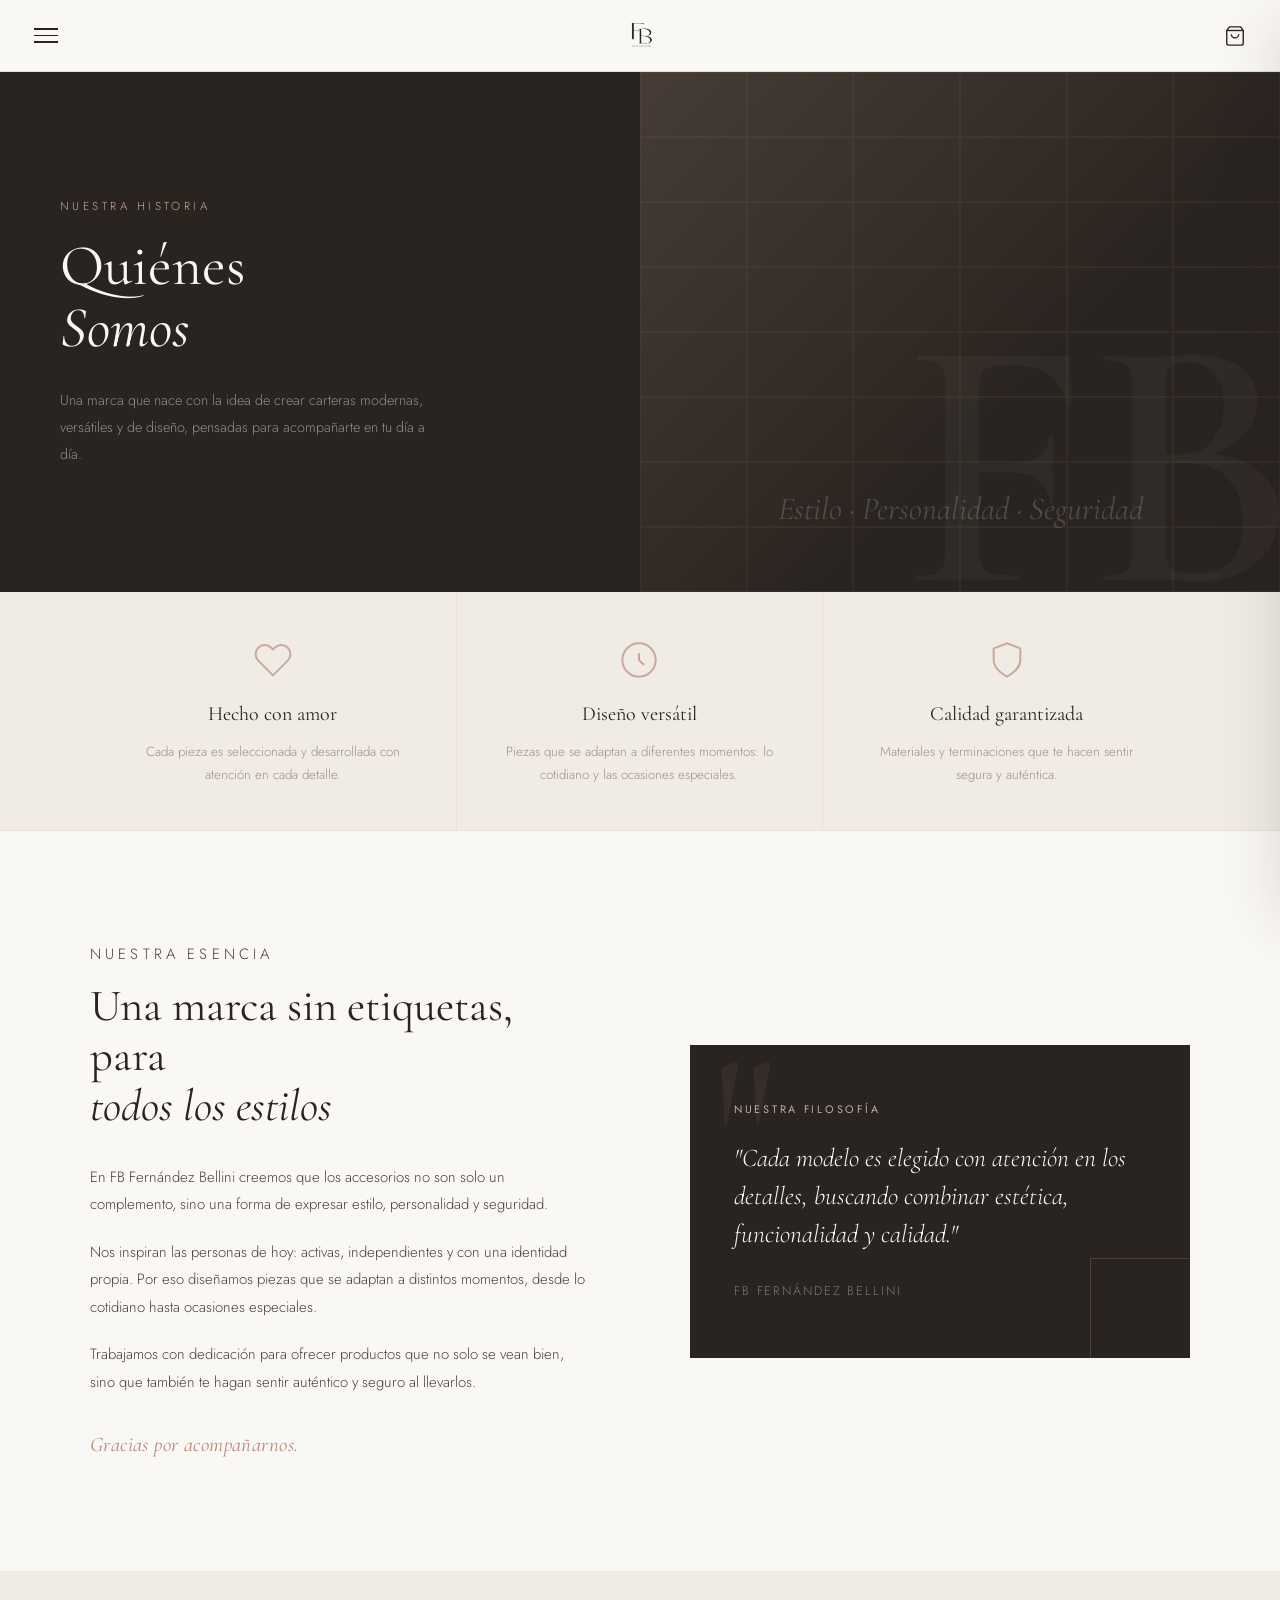
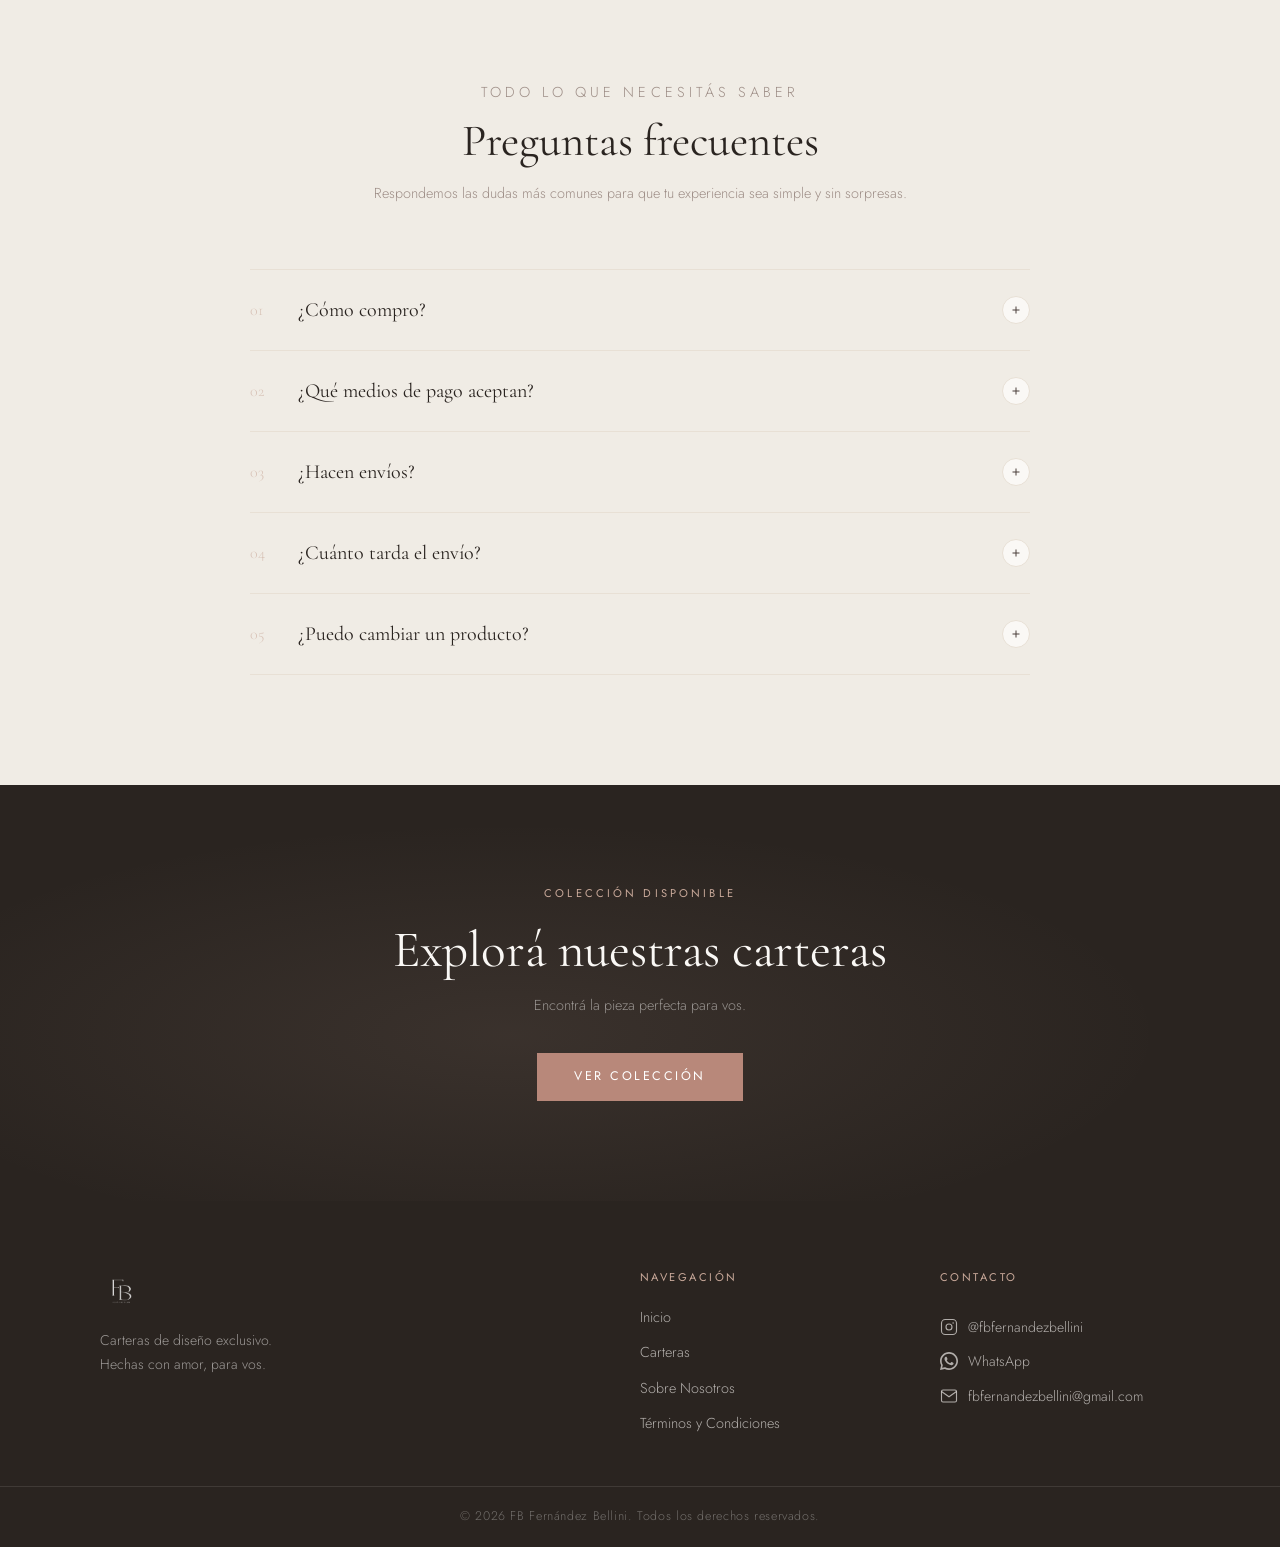
==== commit 31d0619e: "Add files via upload" ====
--- a/faq.html
+++ b/faq.html
@@ -635,10 +635,11 @@
 
         <div class="historia-text reveal">
           <p class="section-tag">Nuestra esencia</p>
-          <h2>Una marca para la<br/><em>mujer de hoy</em></h2>
+          <h2>Una marca sin etiquetas, para<br/><em> todos los estilos</em></h2>
           <p>En FB Fernández Bellini creemos que los accesorios no son solo un complemento, sino una forma de expresar estilo, personalidad y seguridad.</p>
-          <p>Nos inspira la mujer actual: activa, independiente y con un estilo propio. Por eso diseñamos piezas que puedan adaptarse a diferentes momentos, desde lo cotidiano hasta ocasiones especiales.</p>
-          <p>Trabajamos con dedicación para ofrecer productos que no solo se vean bien, sino que también te hagan sentir segura y auténtica cuando los llevás.</p>
+          <p>Nos inspiran las personas de hoy: activas, independientes y con una identidad propia. Por eso diseñamos piezas que se adaptan a distintos momentos, desde lo cotidiano hasta ocasiones especiales.
+</p>
+          <p>Trabajamos con dedicación para ofrecer productos que no solo se vean bien, sino que también te hagan sentir auténtico y seguro al llevarlos.</p>
           <span class="historia-firma">Gracias por acompañarnos.</span>
         </div>
 
--- a/styles.css
+++ b/styles.css
@@ -1040,7 +1040,7 @@
   align-items:center;
   justify-content:center;
   cursor:pointer;
-  transition:0.2s;
+
 }
 
 .dev-credit-btn:hover{
@@ -1059,8 +1059,8 @@
   text-align:center;
   opacity:0;
   pointer-events:none;
-  transform:translateY(10px);
-  transition:0.25s;
+
+
 }
 
 .dev-credit-box a{
@@ -1092,7 +1092,7 @@
 ::-webkit-scrollbar-thumb{
   background:#c8a892; /* marrón clarito */
   border-radius:10px;
-  transition:0.3s;
+
 }
 
 ::-webkit-scrollbar-thumb:hover{
@@ -1104,7 +1104,7 @@
 
 /* Firefox */
 *{
-  scrollbar-width: thin;
+  scrollbar-width: medium;
   scrollbar-color: #c8a892 #f3eee8;
 }
 
